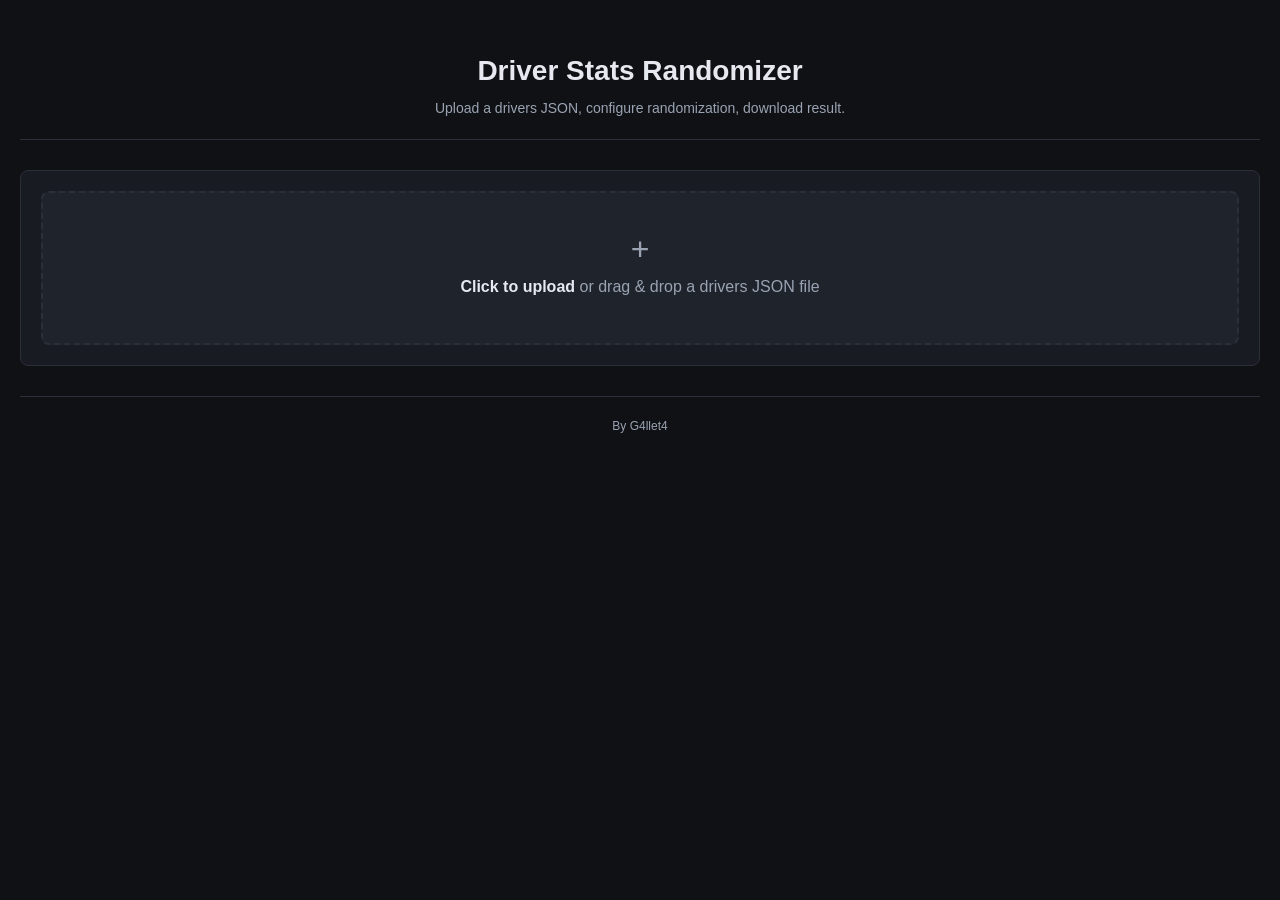
==== index.html @ 389edfd8 "feat: hide results table and better feedback" ====
<!DOCTYPE html>
<html lang="en">
<head>
<meta charset="UTF-8">
<meta name="viewport" content="width=device-width, initial-scale=1.0">
<title>Driver Stats Randomizer</title>
<link rel="stylesheet" href="css/styles.css">
</head>
<body>
<div class="app">
    <header class="app-header">
        <h1>Driver Stats Randomizer</h1>
        <p class="subtitle">Upload a drivers JSON, configure randomization, download result.</p>
    </header>

    <section class="card upload-card">
        <div id="dropZone" class="drop-zone">
            <div class="drop-zone-inner">
                <div class="drop-icon">+</div>
                <p><strong>Click to upload</strong> or drag &amp; drop a drivers JSON file</p>
            </div>
            <input type="file" id="fileInput" accept=".json,application/json" hidden>
        </div>
        <div id="uploadStatus" class="status"></div>
    </section>

    <main id="mainPanel" class="panel" style="display:none;">
        <section class="card">
            <div class="section-header">
                <h2>Randomization Options</h2>
                <div class="section-actions">
                    <button id="randomizeBtn" class="btn btn-primary" disabled>Randomize</button>
                    
                    <button id="resetBtn" class="btn btn-danger" disabled>Reset</button>
                </div>
            </div>
            <div class="options-grid">
                <label class="opt"><input type="checkbox" id="optPerAge"> <span>Per-age stat randomization</span></label>
                <label class="opt"><input type="checkbox" id="optTraits"> <span>Randomize traits</span></label>
                <label class="opt"><input type="checkbox" id="optPersonalities"> <span>Randomize personalities</span></label>
                <label class="opt"><input type="checkbox" id="optZeroHistory"> <span>Set history to zeros</span></label>
                <label class="opt"><input type="checkbox" id="optBalance"> <span>Randomize balance_preference</span></label>
                <label class="opt"><input type="checkbox" id="optTraction"> <span>Randomize traction_preference</span></label>
                <label class="opt"><input type="checkbox" id="optTalent"> <span>Randomize talent</span></label>
                <label class="opt"><input type="checkbox" id="optTalentNear"> <span>Randomize talent +-</span><input type="number" id="talentVariation" min="0" max="98" step="1" value="10" aria-label="Talent variation in points"><span>from original</span></label>
                <label class="opt"><input type="checkbox" id="optClearContracts"> <span>Clear contracts</span></label>
            </div>

            <div id="ageBracketsSection" class="age-section" style="display:none;">
                <div class="section-header">
                    <h3>Age Brackets</h3>
                    <div class="section-actions">
                        <button id="addBracketBtn" class="btn btn-secondary btn-sm">+ Add bracket</button>
                        <button id="resetBracketsBtn" class="btn btn-secondary btn-sm">Reset</button>
                    </div>
                </div>
                <p class="hint">Configure min/max stat ranges per age bracket. Stats: 1-20.</p>
                <div id="ageBrackets" class="brackets-list"></div>
            </div>
        </section>
    </main>

    <section id="resultPanel" class="panel" style="display:none;">
        <div class="card">
            <div class="section-header">
                <h2 id="resultHeading">Randomized Result</h2>
                <div class="section-actions">
                    <label class="result-visibility"><input type="checkbox" id="showResultTable" aria-controls="resultTable"> <span>Show result table</span></label>
                    <button id="downloadBtn" class="btn btn-primary" disabled>Download JSON</button>
                </div>
            </div>
            <div id="reportBox" class="report-box"></div>
            <div id="resultTable" hidden></div>
        </div>
    </section>

    <footer class="app-footer">
        <p>By G4llet4</p>
    </footer>
</div>

<div id="toast" class="toast" role="status" aria-live="polite" aria-atomic="true"></div>

<script src="js/traitsData.js"></script>
<script src="js/ageConfig.js"></script>
<script src="js/fileHandler.js"></script>
<script src="js/randomizer.js"></script>
<script src="js/app.js"></script>
</body>
</html>
---- css/styles.css ----
:root {
    --bg: #0f1115;
    --surface: #181b22;
    --surface-2: #1f232c;
    --border: #2a2f3a;
    --text: #e6e9ef;
    --text-dim: #9aa3b2;
    --primary: #4f8cff;
    --primary-hover: #3a78f0;
    --success: #3ec47e;
    --warn: #f5a623;
    --error: #ef5350;
    --danger: #c0392b;
}

* {
    box-sizing: border-box;
    margin: 0;
    padding: 0;
}

body {
    font-family: -apple-system, BlinkMacSystemFont, "Segoe UI", Roboto, Helvetica, Arial, sans-serif;
    background: var(--bg);
    color: var(--text);
    line-height: 1.5;
    min-height: 100vh;
    padding: 20px;
}

.app {
    max-width: 1300px;
    margin: 0 auto;
}

.app-header {
    text-align: center;
    padding: 30px 0 20px;
    border-bottom: 1px solid var(--border);
    margin-bottom: 30px;
}

.app-header h1 {
    font-size: 28px;
    font-weight: 600;
    margin-bottom: 6px;
    color: var(--text);
}

.subtitle {
    color: var(--text-dim);
    font-size: 14px;
}

.card {
    background: var(--surface);
    border: 1px solid var(--border);
    border-radius: 8px;
    padding: 20px;
    margin-bottom: 20px;
}

.card h2 {
    font-size: 18px;
    margin-bottom: 16px;
    color: var(--text);
}

.card h3 {
    font-size: 15px;
    margin-bottom: 8px;
    color: var(--text);
}

.drop-zone {
    border: 2px dashed var(--border);
    border-radius: 8px;
    padding: 40px;
    text-align: center;
    cursor: pointer;
    transition: all 0.2s ease;
    background: var(--surface-2);
}

.drop-zone:hover, .drop-zone.dragover {
    border-color: var(--primary);
    background: rgba(79, 140, 255, 0.05);
}

.drop-zone-inner {
    pointer-events: none;
}

.drop-icon {
    font-size: 32px;
    color: var(--text-dim);
    margin-bottom: 10px;
    line-height: 1;
}

.drop-zone p {
    color: var(--text-dim);
    margin-bottom: 4px;
}

.drop-zone strong {
    color: var(--text);
}

.hint {
    color: var(--text-dim);
    font-size: 12px;
    margin-top: 4px;
}

.status {
    margin-top: 12px;
    padding: 8px 12px;
    border-radius: 4px;
    font-size: 14px;
    display: none;
}

.status.loading, .status.success, .status.error {
    display: block;
}

.status.loading { background: rgba(79, 140, 255, 0.1); color: var(--primary); }
.status.success { background: rgba(62, 196, 126, 0.1); color: var(--success); }
.status.error { background: rgba(239, 83, 80, 0.1); color: var(--error); }

.panel {
    margin-bottom: 20px;
}

.options-grid {
    display: grid;
    grid-template-columns: repeat(auto-fill, minmax(260px, 1fr));
    gap: 10px;
    margin-bottom: 20px;
}

.opt {
    display: flex;
    align-items: center;
    gap: 10px;
    padding: 10px 12px;
    background: var(--surface-2);
    border: 1px solid var(--border);
    border-radius: 6px;
    cursor: pointer;
    transition: border-color 0.15s ease;
    font-size: 14px;
}

.opt:hover {
    border-color: var(--primary);
}

.opt input[type="checkbox"] {
    width: 16px;
    height: 16px;
    accent-color: var(--primary);
    cursor: pointer;
}

.opt input[type="number"] {
    width: 58px;
    flex: 0 0 58px;
    padding: 4px 6px;
    background: var(--surface);
    border: 1px solid var(--border);
    color: var(--text);
    border-radius: 4px;
    font-size: 13px;
}

.opt span {
    color: var(--text);
}

.age-section {
    margin-top: 20px;
    padding-top: 20px;
    border-top: 1px solid var(--border);
}

.section-header {
    display: flex;
    justify-content: space-between;
    align-items: center;
    margin-bottom: 12px;
    flex-wrap: wrap;
    gap: 10px;
}

.section-actions {
    display: flex;
    gap: 8px;
    flex-wrap: wrap;
}

.result-visibility {
    display: flex;
    align-items: center;
    gap: 8px;
    color: var(--text);
    font-size: 14px;
    cursor: pointer;
}

.result-visibility input {
    width: 16px;
    height: 16px;
    accent-color: var(--primary);
    cursor: pointer;
}

.btn {
    padding: 8px 16px;
    border: none;
    border-radius: 6px;
    font-size: 14px;
    cursor: pointer;
    font-weight: 500;
    transition: all 0.15s ease;
}

.btn:disabled {
    opacity: 0.4;
    cursor: not-allowed;
}

.btn-primary {
    background: var(--primary);
    color: white;
}

.btn-primary:hover:not(:disabled) {
    background: var(--primary-hover);
}

.btn-secondary {
    background: var(--surface-2);
    color: var(--text);
    border: 1px solid var(--border);
}

.btn-secondary:hover:not(:disabled) {
    background: var(--border);
}

.btn-danger {
    background: transparent;
    color: var(--danger);
    border: 1px solid var(--danger);
}

.btn-danger:hover:not(:disabled) {
    background: var(--danger);
    color: white;
}

.btn-sm {
    padding: 4px 10px;
    font-size: 12px;
}

.brackets-list {
    display: flex;
    flex-direction: column;
    gap: 8px;
    margin-top: 10px;
}

.bracket-row {
    display: grid;
    grid-template-columns: 1.4fr 1.2fr 1.4fr auto;
    gap: 10px;
    align-items: center;
    padding: 10px;
    background: var(--surface-2);
    border: 1px solid var(--border);
    border-radius: 6px;
}

.bracket-row label {
    font-size: 11px;
    color: var(--text-dim);
    margin-right: 6px;
}

.bracket-row input[type="number"] {
    width: 60px;
    padding: 4px 6px;
    background: var(--surface);
    border: 1px solid var(--border);
    color: var(--text);
    border-radius: 4px;
    font-size: 13px;
}

.bracket-range, .bracket-stat {
    display: flex;
    align-items: center;
    gap: 4px;
    font-size: 12px;
}

.btn-remove {
    background: transparent;
    border: 1px solid var(--border);
    color: var(--text-dim);
    width: 24px;
    height: 24px;
    border-radius: 4px;
    cursor: pointer;
    font-size: 14px;
    line-height: 1;
}

.btn-remove:hover:not(:disabled) {
    border-color: var(--error);
    color: var(--error);
}

.btn-remove:disabled {
    opacity: 0.3;
    cursor: not-allowed;
}

.table-wrap {
    overflow-x: auto;
    border: 1px solid var(--border);
    border-radius: 6px;
}

table {
    width: 100%;
    border-collapse: collapse;
    font-size: 13px;
}

th, td {
    padding: 8px 10px;
    text-align: left;
    border-bottom: 1px solid var(--border);
    white-space: nowrap;
}

th {
    background: var(--surface-2);
    color: var(--text-dim);
    font-weight: 600;
    font-size: 11px;
    text-transform: uppercase;
    letter-spacing: 0.5px;
}

tbody tr:hover {
    background: var(--surface-2);
}

td {
    color: var(--text);
}

.empty {
    color: var(--text-dim);
    text-align: center;
    padding: 20px;
}

.app-footer {
    text-align: center;
    padding: 20px 0;
    color: var(--text-dim);
    font-size: 12px;
    border-top: 1px solid var(--border);
    margin-top: 30px;
}

.toast {
    position: fixed;
    bottom: 30px;
    left: 50%;
    transform: translateX(-50%) translateY(100px);
    background: var(--surface-2);
    color: var(--text);
    padding: 12px 20px;
    border-radius: 6px;
    border: 1px solid var(--border);
    box-shadow: 0 4px 12px rgba(0, 0, 0, 0.3);
    transition: transform 0.25s ease;
    z-index: 1000;
    font-size: 14px;
    max-width: min(720px, 90vw);
    white-space: pre-line;
    overflow-wrap: anywhere;
}

.toast.show {
    transform: translateX(-50%) translateY(0);
}

.toast.success { border-left: 3px solid var(--success); }
.toast.error { border-left: 3px solid var(--error); }
.toast.warn { border-left: 3px solid var(--warn); }

@media (max-width: 768px) {
    .bracket-row {
        grid-template-columns: 1fr;
        gap: 8px;
    }
    .bracket-row input[type="text"],
    .bracket-row input[type="number"] {
        width: 100%;
    }
}
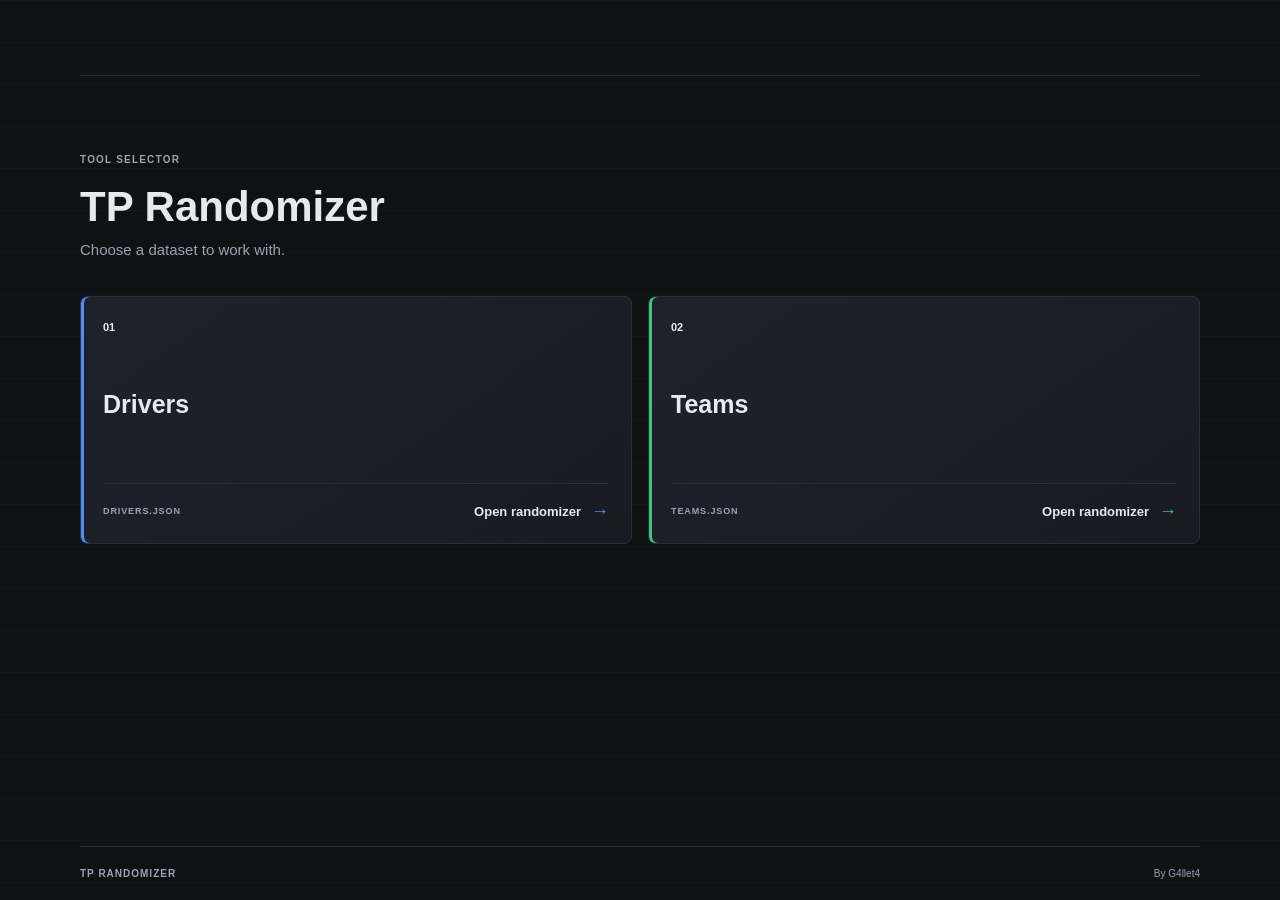
==== commit 1afaeeff: "feat: randomize teams module" ====
--- a/index.html
+++ b/index.html
@@ -1,90 +1,61 @@
 <!DOCTYPE html>
 <html lang="en">
 <head>
-<meta charset="UTF-8">
-<meta name="viewport" content="width=device-width, initial-scale=1.0">
-<title>Driver Stats Randomizer</title>
-<link rel="stylesheet" href="css/styles.css">
+    <meta charset="UTF-8">
+    <meta name="viewport" content="width=device-width, initial-scale=1.0">
+    <title>TP Randomizer</title>
+    <link rel="stylesheet" href="css/index.css">
 </head>
 <body>
-<div class="app">
-    <header class="app-header">
-        <h1>Driver Stats Randomizer</h1>
-        <p class="subtitle">Upload a drivers JSON, configure randomization, download result.</p>
-    </header>
+    <a class="skip-link" href="#tools">Skip to randomizers</a>
+    <div class="page-shell">
+        <header class="site-header">
+        </header>
 
-    <section class="card upload-card">
-        <div id="dropZone" class="drop-zone">
-            <div class="drop-zone-inner">
-                <div class="drop-icon">+</div>
-                <p><strong>Click to upload</strong> or drag &amp; drop a drivers JSON file</p>
-            </div>
-            <input type="file" id="fileInput" accept=".json,application/json" hidden>
-        </div>
-        <div id="uploadStatus" class="status"></div>
-    </section>
+        <main>
+            <section class="intro" aria-labelledby="page-title">
+                <p class="eyebrow"><span>TOOL SELECTOR</span></p>
+                <h1 id="page-title">TP Randomizer</h1>
+                <p class="intro-copy">Choose a dataset to work with.</p>
+            </section>
 
-    <main id="mainPanel" class="panel" style="display:none;">
-        <section class="card">
-            <div class="section-header">
-                <h2>Randomization Options</h2>
-                <div class="section-actions">
-                    <button id="randomizeBtn" class="btn btn-primary" disabled>Randomize</button>
-                    
-                    <button id="resetBtn" class="btn btn-danger" disabled>Reset</button>
-                </div>
-            </div>
-            <div class="options-grid">
-                <label class="opt"><input type="checkbox" id="optPerAge"> <span>Per-age stat randomization</span></label>
-                <label class="opt"><input type="checkbox" id="optTraits"> <span>Randomize traits</span></label>
-                <label class="opt"><input type="checkbox" id="optPersonalities"> <span>Randomize personalities</span></label>
-                <label class="opt"><input type="checkbox" id="optZeroHistory"> <span>Set history to zeros</span></label>
-                <label class="opt"><input type="checkbox" id="optBalance"> <span>Randomize balance_preference</span></label>
-                <label class="opt"><input type="checkbox" id="optTraction"> <span>Randomize traction_preference</span></label>
-                <label class="opt"><input type="checkbox" id="optTalent"> <span>Randomize talent</span></label>
-                <label class="opt"><input type="checkbox" id="optTalentNear"> <span>Randomize talent +-</span><input type="number" id="talentVariation" min="0" max="98" step="1" value="10" aria-label="Talent variation in points"><span>from original</span></label>
-                <label class="opt"><input type="checkbox" id="optClearContracts"> <span>Clear contracts</span></label>
-            </div>
+            <section class="tool-grid" id="tools" aria-label="Available randomizers">
+                <article class="tool-card driver-card">
+                    <div class="card-meta">
+                        <span class="tool-number">01</span>
+                    </div>
+                    <div class="tool-content">
+                        <h2>Drivers</h2>
+                    </div>
+                    <div class="card-bottom">
+                        <span class="file-label">DRIVERS.JSON</span>
+                        <a class="tool-link" href="drivers/drivers.html">
+                            <span>Open randomizer</span><span class="link-arrow" aria-hidden="true">&rarr;</span>
+                        </a>
+                    </div>
+                </article>
 
-            <div id="ageBracketsSection" class="age-section" style="display:none;">
-                <div class="section-header">
-                    <h3>Age Brackets</h3>
-                    <div class="section-actions">
-                        <button id="addBracketBtn" class="btn btn-secondary btn-sm">+ Add bracket</button>
-                        <button id="resetBracketsBtn" class="btn btn-secondary btn-sm">Reset</button>
+                <article class="tool-card team-card">
+                    <div class="card-meta">
+                        <span class="tool-number">02</span>
                     </div>
-                </div>
-                <p class="hint">Configure min/max stat ranges per age bracket. Stats: 1-20.</p>
-                <div id="ageBrackets" class="brackets-list"></div>
-            </div>
-        </section>
-    </main>
+                    <div class="tool-content">
+                        <h2>Teams</h2>
+                    </div>
+                    <div class="card-bottom">
+                        <span class="file-label">TEAMS.JSON</span>
+                        <a class="tool-link" href="teams/teams.html">
+                            <span>Open randomizer</span><span class="link-arrow" aria-hidden="true">&rarr;</span>
+                        </a>
+                    </div>
+                </article>
+            </section>
+        </main>
 
-    <section id="resultPanel" class="panel" style="display:none;">
-        <div class="card">
-            <div class="section-header">
-                <h2 id="resultHeading">Randomized Result</h2>
-                <div class="section-actions">
-                    <label class="result-visibility"><input type="checkbox" id="showResultTable" aria-controls="resultTable"> <span>Show result table</span></label>
-                    <button id="downloadBtn" class="btn btn-primary" disabled>Download JSON</button>
-                </div>
-            </div>
-            <div id="reportBox" class="report-box"></div>
-            <div id="resultTable" hidden></div>
-        </div>
-    </section>
-
-    <footer class="app-footer">
-        <p>By G4llet4</p>
-    </footer>
-</div>
-
-<div id="toast" class="toast" role="status" aria-live="polite" aria-atomic="true"></div>
-
-<script src="js/traitsData.js"></script>
-<script src="js/ageConfig.js"></script>
-<script src="js/fileHandler.js"></script>
-<script src="js/randomizer.js"></script>
-<script src="js/app.js"></script>
+        <footer class="site-footer">
+            <span>TP RANDOMIZER</span>
+            <span>By G4llet4</span>
+        </footer>
+    </div>
 </body>
-</html>
+</html>
--- a/css/index.css
+++ b/css/index.css
@@ -0,0 +1,340 @@
+:root {
+    color-scheme: dark;
+    --bg: #0f1115;
+    --surface: #181b22;
+    --surface-raised: #1f232c;
+    --border: #2a2f3a;
+    --text: #e6e9ef;
+    --text-muted: #9aa3b2;
+    --blue: #4f8cff;
+    --blue-hover: #3a78f0;
+    --green: #3ec47e;
+}
+
+* {
+    box-sizing: border-box;
+}
+
+html {
+    min-width: 320px;
+    min-height: 100%;
+    background: var(--bg);
+}
+
+body {
+    min-height: 100vh;
+    margin: 0;
+    background-color: var(--bg);
+    background-image: linear-gradient(rgba(255, 255, 255, 0.018) 1px, transparent 1px);
+    background-size: 100% 42px;
+    color: var(--text);
+    font-family: -apple-system, BlinkMacSystemFont, "Segoe UI", Roboto, Helvetica, Arial, sans-serif;
+    line-height: 1.5;
+}
+
+a {
+    color: inherit;
+}
+
+.skip-link {
+    position: absolute;
+    top: 12px;
+    left: 12px;
+    z-index: 2;
+    padding: 8px 12px;
+    transform: translateY(-160%);
+    border: 1px solid var(--border);
+    border-radius: 4px;
+    background: var(--surface);
+}
+
+.skip-link:focus {
+    transform: translateY(0);
+}
+
+.page-shell {
+    width: min(1120px, calc(100% - 48px));
+    min-height: 100vh;
+    margin: 0 auto;
+    display: flex;
+    flex-direction: column;
+}
+
+.site-header {
+    min-height: 76px;
+    display: flex;
+    align-items: center;
+    justify-content: space-between;
+    border-bottom: 1px solid var(--border);
+}
+
+.brand {
+    display: inline-flex;
+    align-items: center;
+    gap: 11px;
+    text-decoration: none;
+}
+
+.brand-mark {
+    width: 34px;
+    height: 34px;
+    display: grid;
+    place-items: center;
+    border: 1px solid rgba(79, 140, 255, 0.55);
+    border-radius: 5px;
+    background: rgba(79, 140, 255, 0.12);
+    color: var(--blue);
+    font-size: 12px;
+    font-weight: 800;
+}
+
+.brand-name {
+    font-size: 14px;
+    font-weight: 650;
+}
+
+.header-label {
+    display: inline-flex;
+    align-items: center;
+    gap: 9px;
+    color: var(--text-muted);
+    font-size: 12px;
+}
+
+.status-light {
+    width: 7px;
+    height: 7px;
+    border-radius: 50%;
+    background: var(--green);
+    box-shadow: 0 0 12px rgba(62, 196, 126, 0.4);
+}
+
+main {
+    flex: 1;
+}
+
+.intro {
+    padding: 76px 0 34px;
+    animation: rise-in 420ms ease-out both;
+}
+
+.eyebrow {
+    display: flex;
+    align-items: center;
+    gap: 12px;
+    margin: 0 0 16px;
+    color: var(--text-muted);
+    font-size: 10px;
+    font-weight: 700;
+    letter-spacing: 1.2px;
+}
+
+.eyebrow-line {
+    width: 38px;
+    height: 1px;
+    background: var(--blue);
+}
+
+h1, h2, p {
+    margin-top: 0;
+}
+
+h1 {
+    margin-bottom: 8px;
+    font-size: clamp(30px, 5vw, 42px);
+    font-weight: 650;
+    line-height: 1.15;
+}
+
+.intro-copy {
+    margin-bottom: 0;
+    color: var(--text-muted);
+    font-size: 15px;
+}
+
+.tool-grid {
+    display: grid;
+    grid-template-columns: repeat(2, minmax(0, 1fr));
+    gap: 16px;
+    padding-bottom: 56px;
+}
+
+.tool-card {
+    min-height: 248px;
+    display: flex;
+    flex-direction: column;
+    padding: 20px 22px 18px;
+    overflow: hidden;
+    border: 1px solid var(--border);
+    border-radius: 7px;
+    background: linear-gradient(145deg, rgba(31, 35, 44, 0.94), rgba(24, 27, 34, 0.98));
+    animation: rise-in 480ms ease-out both;
+    transition: border-color 160ms ease, background-color 160ms ease, transform 160ms ease;
+}
+
+.tool-card:nth-child(2) {
+    animation-delay: 90ms;
+}
+
+.tool-card:hover {
+    transform: translateY(-3px);
+    border-color: #46546c;
+}
+
+.driver-card {
+    box-shadow: inset 3px 0 0 var(--blue);
+}
+
+.team-card {
+    box-shadow: inset 3px 0 0 var(--green);
+}
+
+.card-meta,
+.card-bottom {
+    display: flex;
+    align-items: center;
+}
+
+.card-meta {
+    gap: 10px;
+    min-height: 20px;
+}
+
+.tool-number {
+    color: var(--text);
+    font-size: 11px;
+    font-variant-numeric: tabular-nums;
+    font-weight: 700;
+}
+
+.tool-type,
+.tool-status,
+.file-label {
+    color: var(--text-muted);
+    font-size: 9px;
+    font-weight: 700;
+    letter-spacing: 0.9px;
+}
+
+.tool-status {
+    margin-left: auto;
+    color: var(--green);
+}
+
+.tool-content {
+    flex: 1;
+    display: flex;
+    flex-direction: column;
+    justify-content: center;
+    padding: 16px 0 20px;
+}
+
+.tool-content h2 {
+    margin-bottom: 6px;
+    font-size: 25px;
+    font-weight: 620;
+}
+
+.tool-content p {
+    max-width: 34ch;
+    margin-bottom: 0;
+    color: var(--text-muted);
+    font-size: 13px;
+}
+
+.card-bottom {
+    justify-content: space-between;
+    gap: 16px;
+    padding-top: 14px;
+    border-top: 1px solid var(--border);
+}
+
+.tool-link {
+    display: inline-flex;
+    align-items: center;
+    gap: 10px;
+    color: var(--text);
+    font-size: 13px;
+    font-weight: 600;
+    text-decoration: none;
+}
+
+.link-arrow {
+    color: var(--blue);
+    font-size: 18px;
+    transition: transform 160ms ease;
+}
+
+.team-card .link-arrow {
+    color: var(--green);
+}
+
+.tool-link:hover .link-arrow {
+    transform: translateX(3px);
+}
+
+.tool-link:focus-visible,
+.brand:focus-visible {
+    outline: 2px solid var(--blue);
+    outline-offset: 4px;
+}
+
+.site-footer {
+    min-height: 54px;
+    display: flex;
+    align-items: center;
+    justify-content: space-between;
+    border-top: 1px solid var(--border);
+    color: var(--text-muted);
+    font-size: 10px;
+}
+
+.site-footer span:first-child {
+    font-weight: 700;
+    letter-spacing: 1px;
+}
+
+@keyframes rise-in {
+    from {
+        opacity: 0;
+        transform: translateY(8px);
+    }
+    to {
+        opacity: 1;
+        transform: translateY(0);
+    }
+}
+
+@media (max-width: 640px) {
+    .page-shell {
+        width: min(100% - 32px, 480px);
+    }
+
+    .site-header {
+        min-height: 66px;
+    }
+
+    .intro {
+        padding: 54px 0 25px;
+    }
+
+    .tool-grid {
+        grid-template-columns: 1fr;
+        gap: 12px;
+        padding-bottom: 38px;
+    }
+
+    .tool-card {
+        min-height: 220px;
+        padding: 18px;
+    }
+}
+
+@media (prefers-reduced-motion: reduce) {
+    *, *::before, *::after {
+        animation-duration: 0.01ms !important;
+        animation-iteration-count: 1 !important;
+        scroll-behavior: auto !important;
+        transition-duration: 0.01ms !important;
+    }
+}
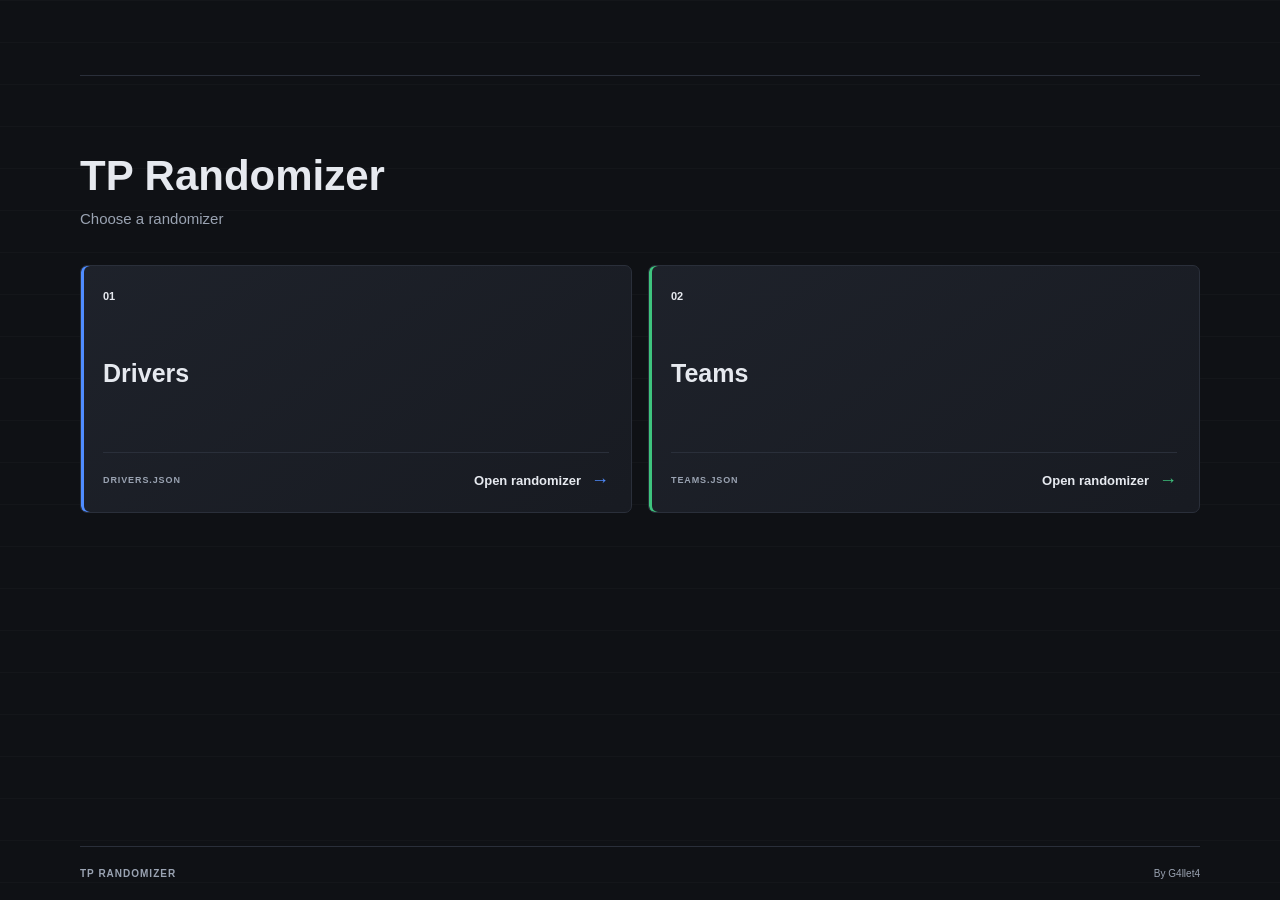
==== commit f87a2af3: "fix: html text" ====
--- a/index.html
+++ b/index.html
@@ -14,9 +14,8 @@
 
         <main>
             <section class="intro" aria-labelledby="page-title">
-                <p class="eyebrow"><span>TOOL SELECTOR</span></p>
                 <h1 id="page-title">TP Randomizer</h1>
-                <p class="intro-copy">Choose a dataset to work with.</p>
+                <p class="intro-copy">Choose a randomizer</p>
             </section>
 
             <section class="tool-grid" id="tools" aria-label="Available randomizers">
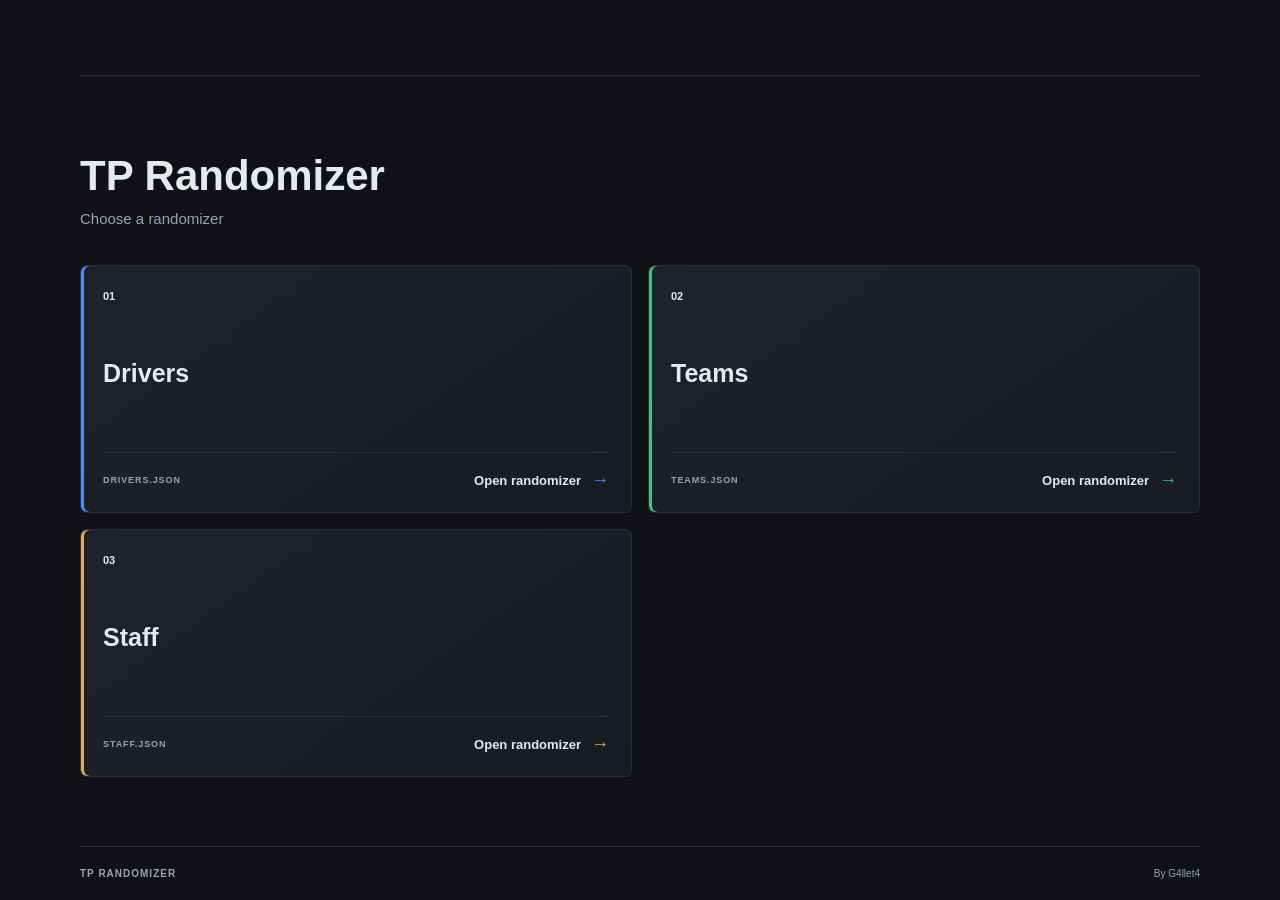
==== commit b6000a82: "feat: staff module randomizer" ====
--- a/index.html
+++ b/index.html
@@ -48,6 +48,21 @@
                         </a>
                     </div>
                 </article>
+
+                <article class="tool-card staff-card">
+                    <div class="card-meta">
+                        <span class="tool-number">03</span>
+                    </div>
+                    <div class="tool-content">
+                        <h2>Staff</h2>
+                    </div>
+                    <div class="card-bottom">
+                        <span class="file-label">STAFF.JSON</span>
+                        <a class="tool-link" href="staff/staff.html">
+                            <span>Open randomizer</span><span class="link-arrow" aria-hidden="true">&rarr;</span>
+                        </a>
+                    </div>
+                </article>
             </section>
         </main>
 
--- a/css/index.css
+++ b/css/index.css
@@ -189,6 +189,10 @@
     box-shadow: inset 3px 0 0 var(--green);
 }
 
+.staff-card {
+    box-shadow: inset 3px 0 0 #e1aa55;
+}
+
 .card-meta,
 .card-bottom {
     display: flex;
@@ -267,6 +271,10 @@
 
 .team-card .link-arrow {
     color: var(--green);
+}
+
+.staff-card .link-arrow {
+    color: #e1aa55;
 }
 
 .tool-link:hover .link-arrow {
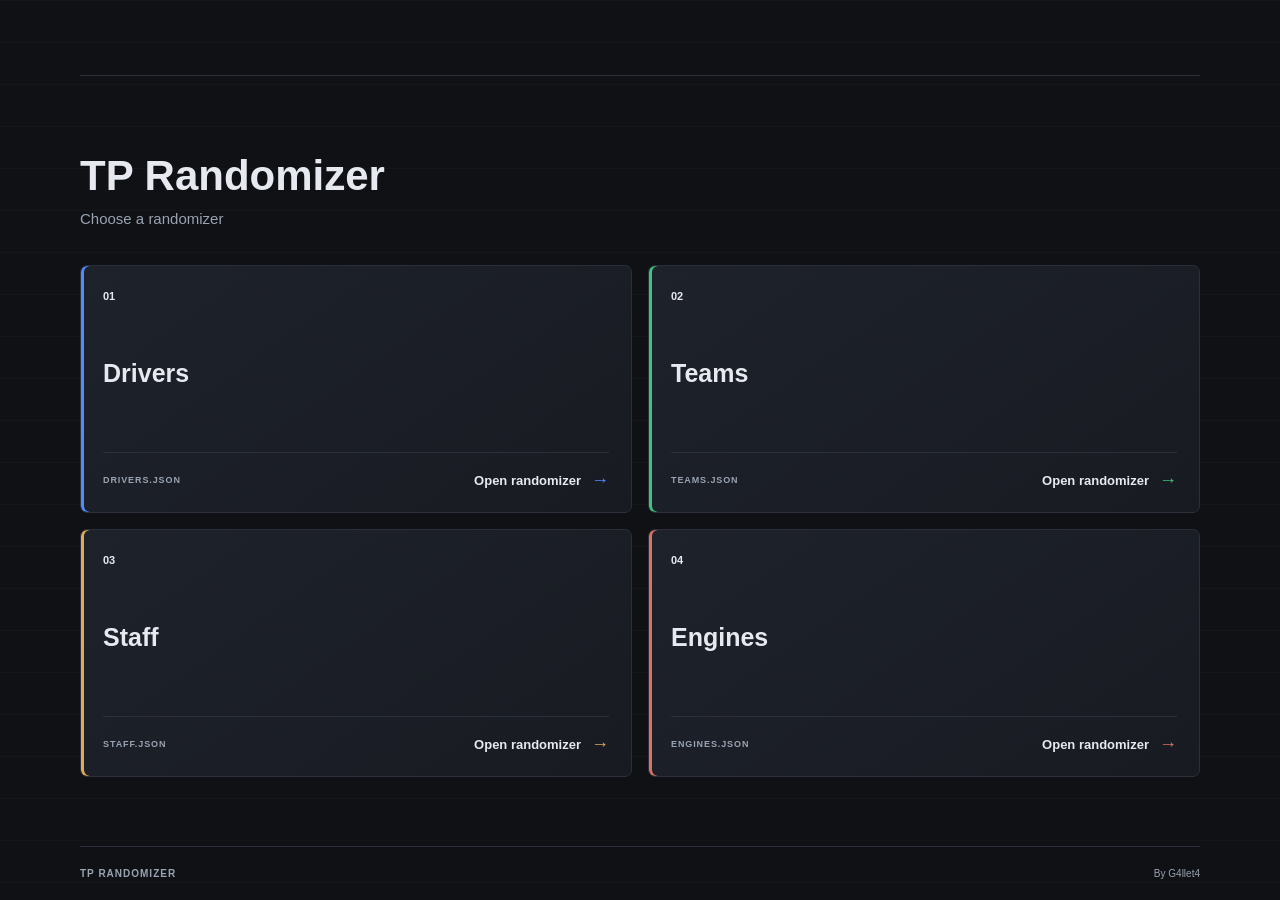
==== commit f8880567: "feat: engines randomizer module" ====
--- a/index.html
+++ b/index.html
@@ -63,6 +63,21 @@
                         </a>
                     </div>
                 </article>
+
+                <article class="tool-card engine-card">
+                    <div class="card-meta">
+                        <span class="tool-number">04</span>
+                    </div>
+                    <div class="tool-content">
+                        <h2>Engines</h2>
+                    </div>
+                    <div class="card-bottom">
+                        <span class="file-label">ENGINES.JSON</span>
+                        <a class="tool-link" href="engines/engines.html">
+                            <span>Open randomizer</span><span class="link-arrow" aria-hidden="true">&rarr;</span>
+                        </a>
+                    </div>
+                </article>
             </section>
         </main>
 
--- a/css/index.css
+++ b/css/index.css
@@ -193,6 +193,10 @@
     box-shadow: inset 3px 0 0 #e1aa55;
 }
 
+.engine-card {
+    box-shadow: inset 3px 0 0 #df7164;
+}
+
 .card-meta,
 .card-bottom {
     display: flex;
@@ -275,6 +279,10 @@
 
 .staff-card .link-arrow {
     color: #e1aa55;
+}
+
+.engine-card .link-arrow {
+    color: #df7164;
 }
 
 .tool-link:hover .link-arrow {
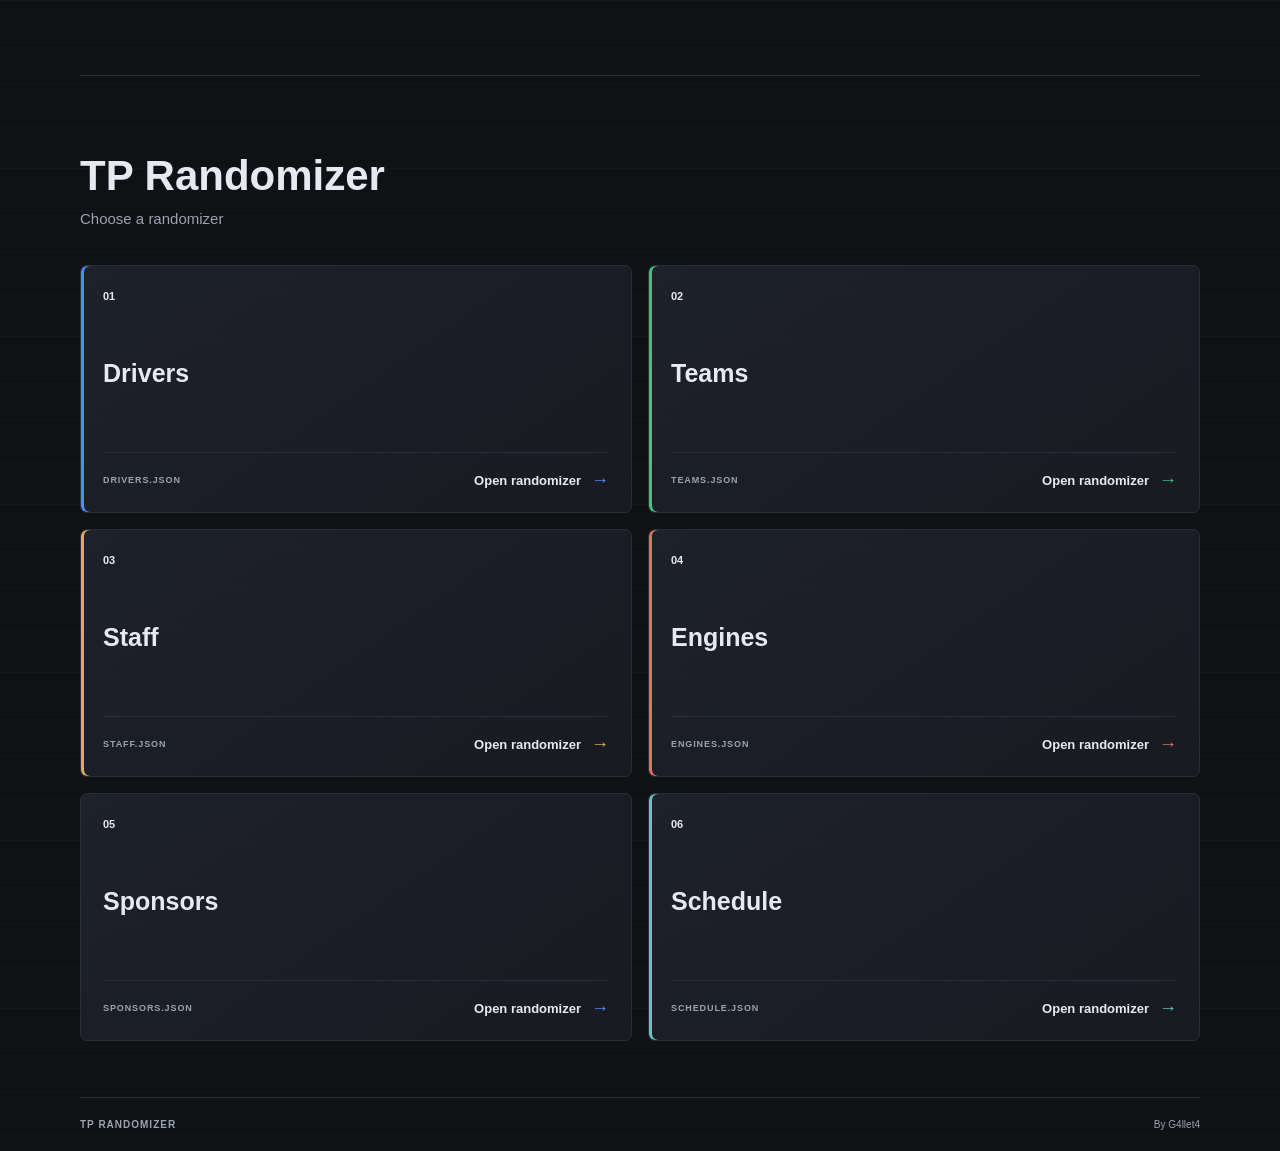
==== commit 2fb35ba2: "feat: sponsors and schedule modules" ====
--- a/index.html
+++ b/index.html
@@ -78,6 +78,36 @@
                         </a>
                     </div>
                 </article>
+
+                <article class="tool-card sponsor-card">
+                    <div class="card-meta">
+                        <span class="tool-number">05</span>
+                    </div>
+                    <div class="tool-content">
+                        <h2>Sponsors</h2>
+                    </div>
+                    <div class="card-bottom">
+                        <span class="file-label">SPONSORS.JSON</span>
+                        <a class="tool-link" href="sponsors/sponsors.html">
+                            <span>Open randomizer</span><span class="link-arrow" aria-hidden="true">&rarr;</span>
+                        </a>
+                    </div>
+                </article>
+
+                <article class="tool-card schedule-card">
+                    <div class="card-meta">
+                        <span class="tool-number">06</span>
+                    </div>
+                    <div class="tool-content">
+                        <h2>Schedule</h2>
+                    </div>
+                    <div class="card-bottom">
+                        <span class="file-label">SCHEDULE.JSON</span>
+                        <a class="tool-link" href="schedule/schedule.html">
+                            <span>Open randomizer</span><span class="link-arrow" aria-hidden="true">&rarr;</span>
+                        </a>
+                    </div>
+                </article>
             </section>
         </main>
 
--- a/css/index.css
+++ b/css/index.css
@@ -197,6 +197,10 @@
     box-shadow: inset 3px 0 0 #df7164;
 }
 
+.schedule-card {
+    box-shadow: inset 3px 0 0 #66c3bd;
+}
+
 .card-meta,
 .card-bottom {
     display: flex;
@@ -283,6 +287,10 @@
 
 .engine-card .link-arrow {
     color: #df7164;
+}
+
+.schedule-card .link-arrow {
+    color: #66c3bd;
 }
 
 .tool-link:hover .link-arrow {
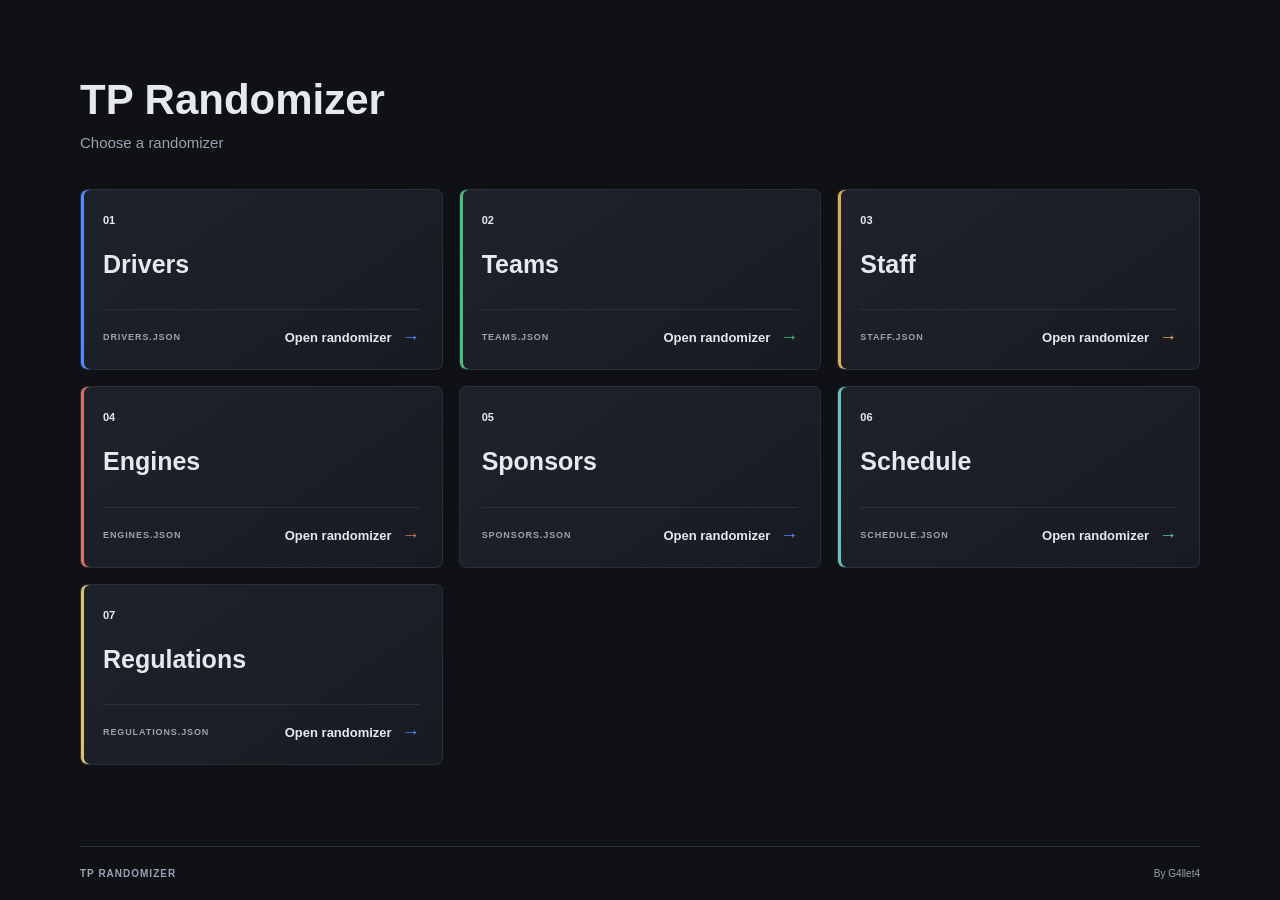
==== commit de2c5043: "feat: regulations module and starting sponsors randomization" ====
--- a/index.html
+++ b/index.html
@@ -7,11 +7,9 @@
     <link rel="stylesheet" href="css/index.css">
 </head>
 <body>
-    <a class="skip-link" href="#tools">Skip to randomizers</a>
     <div class="page-shell">
-        <header class="site-header">
+        <header>
         </header>
-
         <main>
             <section class="intro" aria-labelledby="page-title">
                 <h1 id="page-title">TP Randomizer</h1>
@@ -108,6 +106,21 @@
                         </a>
                     </div>
                 </article>
+
+                <article class="tool-card regulation-card">
+                    <div class="card-meta">
+                        <span class="tool-number">07</span>
+                    </div>
+                    <div class="tool-content">
+                        <h2>Regulations</h2>
+                    </div>
+                    <div class="card-bottom">
+                        <span class="file-label">REGULATIONS.JSON</span>
+                        <a class="tool-link" href="regulations/regulations.html">
+                            <span>Open randomizer</span><span class="link-arrow" aria-hidden="true">&rarr;</span>
+                        </a>
+                    </div>
+                </article>
             </section>
         </main>
 
--- a/css/index.css
+++ b/css/index.css
@@ -154,13 +154,13 @@
 
 .tool-grid {
     display: grid;
-    grid-template-columns: repeat(2, minmax(0, 1fr));
+    grid-template-columns: repeat(3, minmax(0, 1fr));
     gap: 16px;
     padding-bottom: 56px;
 }
 
 .tool-card {
-    min-height: 248px;
+    min-height: 120px;
     display: flex;
     flex-direction: column;
     padding: 20px 22px 18px;
@@ -201,6 +201,10 @@
     box-shadow: inset 3px 0 0 #66c3bd;
 }
 
+.regulation-card {
+    box-shadow: inset 3px 0 0 #d9c46b;
+}
+
 .card-meta,
 .card-bottom {
     display: flex;
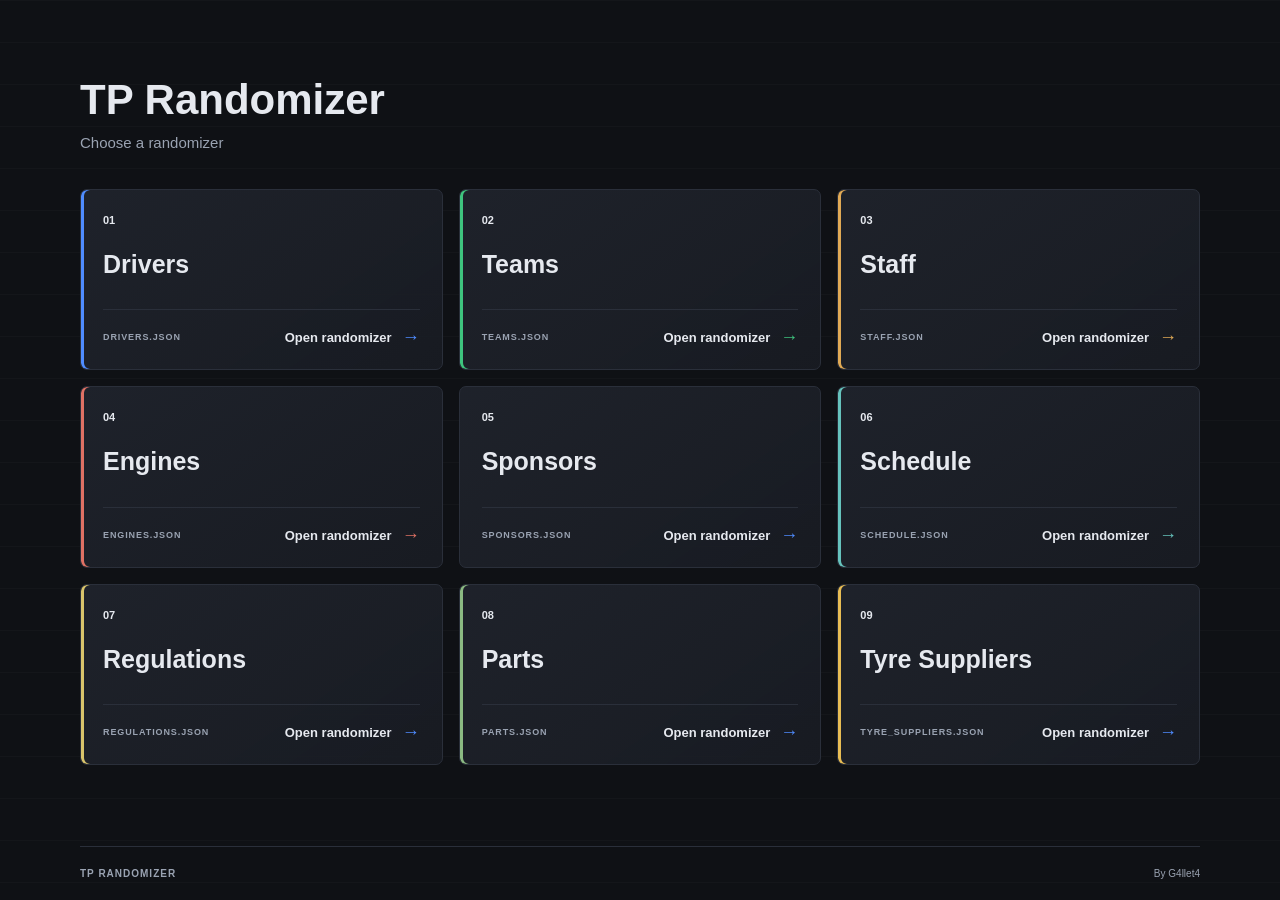
==== commit bcf913a5: "feat: parts and tyre suppliers modules" ====
--- a/index.html
+++ b/index.html
@@ -121,6 +121,36 @@
                         </a>
                     </div>
                 </article>
+
+                <article class="tool-card parts-card">
+                    <div class="card-meta">
+                        <span class="tool-number">08</span>
+                    </div>
+                    <div class="tool-content">
+                        <h2>Parts</h2>
+                    </div>
+                    <div class="card-bottom">
+                        <span class="file-label">PARTS.JSON</span>
+                        <a class="tool-link" href="parts/parts.html">
+                            <span>Open randomizer</span><span class="link-arrow" aria-hidden="true">&rarr;</span>
+                        </a>
+                    </div>
+                </article>
+
+                <article class="tool-card tyre-supplier-card">
+                    <div class="card-meta">
+                        <span class="tool-number">09</span>
+                    </div>
+                    <div class="tool-content">
+                        <h2>Tyre Suppliers</h2>
+                    </div>
+                    <div class="card-bottom">
+                        <span class="file-label">TYRE_SUPPLIERS.JSON</span>
+                        <a class="tool-link" href="tyre_suppliers/tyre_suppliers.html">
+                            <span>Open randomizer</span><span class="link-arrow" aria-hidden="true">&rarr;</span>
+                        </a>
+                    </div>
+                </article>
             </section>
         </main>
 
--- a/css/index.css
+++ b/css/index.css
@@ -205,6 +205,14 @@
     box-shadow: inset 3px 0 0 #d9c46b;
 }
 
+.parts-card {
+    box-shadow: inset 3px 0 0 #8bba82;
+}
+
+.tyre-supplier-card {
+    box-shadow: inset 3px 0 0 #e8bd54;
+}
+
 .card-meta,
 .card-bottom {
     display: flex;
